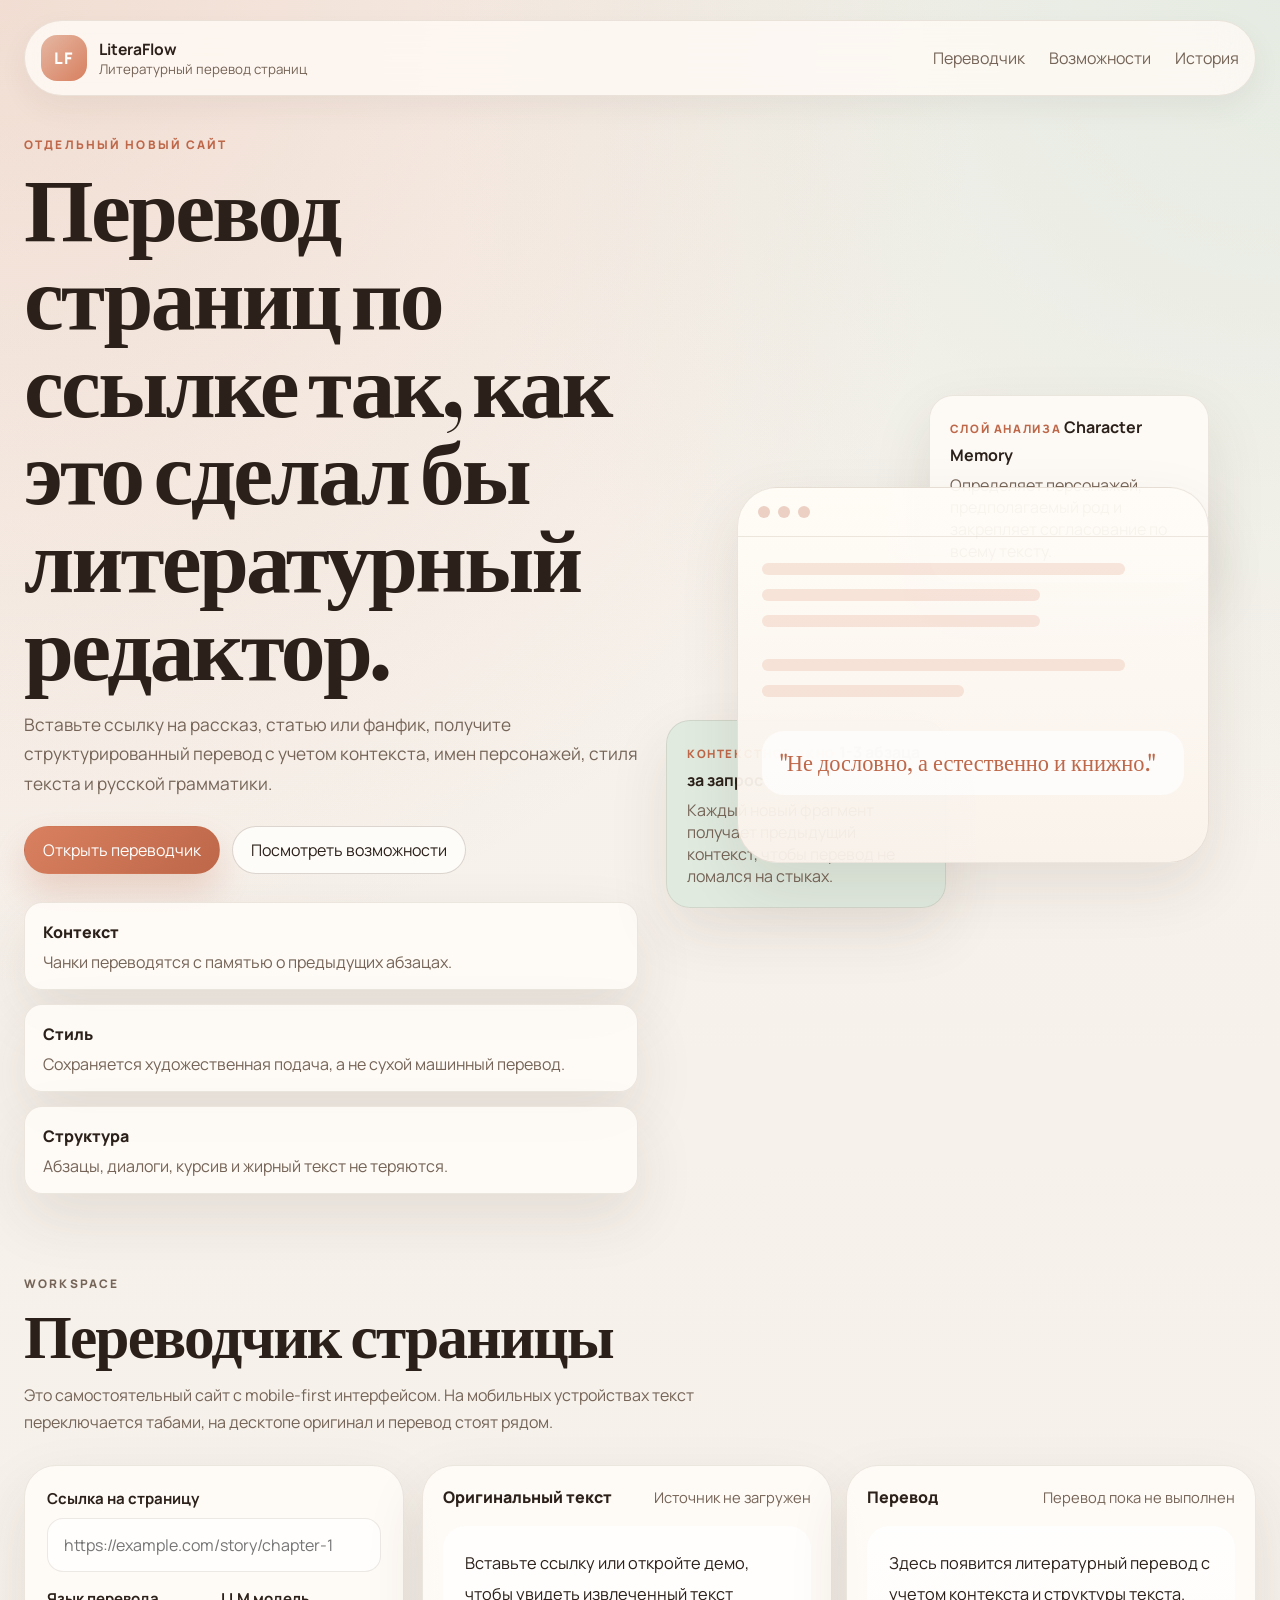
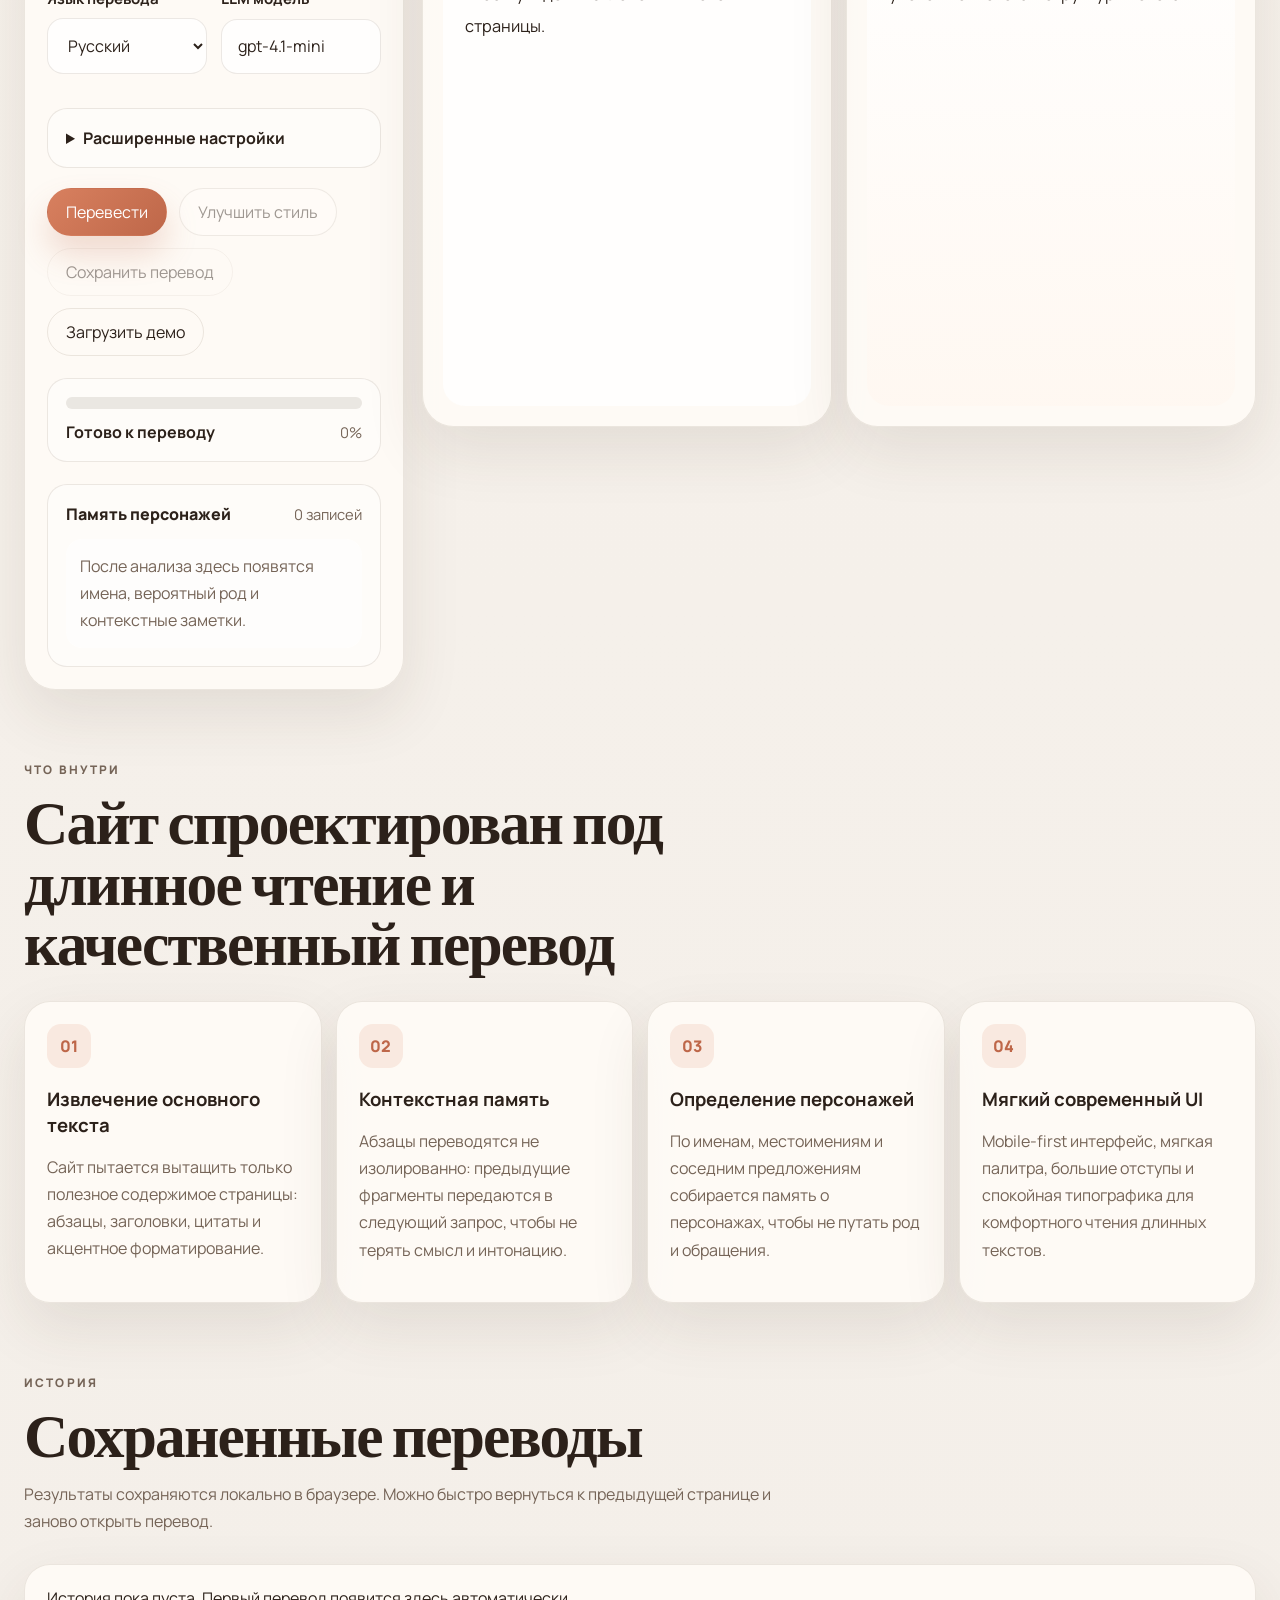
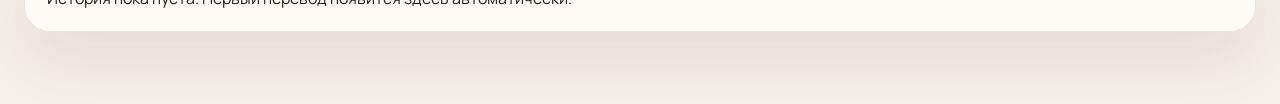
==== translator.html @ 92dc51d1 "Move website to repository root for GitHub Pages" ====
<!doctype html>
<html lang="ru">
<head>
  <meta charset="UTF-8" />
  <meta name="viewport" content="width=device-width, initial-scale=1.0" />
  <title>LiteraFlow | Литературный перевод страниц по ссылке</title>
  <meta
    name="description"
    content="LiteraFlow переводит страницы по ссылке с учетом контекста, структуры, стилистики и персонажей."
  />
  <link rel="preconnect" href="https://fonts.googleapis.com" />
  <link rel="preconnect" href="https://fonts.gstatic.com" crossorigin />
  <link
    href="https://fonts.googleapis.com/css2?family=Fraunces:opsz,wght@9..144,500;9..144,700&family=Manrope:wght@400;500;600;700;800&display=swap"
    rel="stylesheet"
  />
  <link rel="stylesheet" href="./styles.css" />
</head>
<body>
  <div class="page-shell">
    <header class="site-header">
      <a class="brand" href="#top" aria-label="LiteraFlow">
        <span class="brand-mark">LF</span>
        <span class="brand-copy">
          <strong>LiteraFlow</strong>
          <small>Литературный перевод страниц</small>
        </span>
      </a>

      <nav class="main-nav">
        <a href="#workspace">Переводчик</a>
        <a href="#features">Возможности</a>
        <a href="#history">История</a>
      </nav>
    </header>

    <main id="top">
      <section class="hero">
        <div class="hero-copy">
          <p class="eyebrow">Отдельный новый сайт</p>
          <h1>Перевод страниц по ссылке так, как это сделал бы литературный редактор.</h1>
          <p class="hero-text">
            Вставьте ссылку на рассказ, статью или фанфик, получите структурированный перевод с учетом
            контекста, имен персонажей, стиля текста и русской грамматики.
          </p>

          <div class="hero-actions">
            <a class="button button-primary" href="#workspace">Открыть переводчик</a>
            <a class="button button-secondary" href="#features">Посмотреть возможности</a>
          </div>

          <div class="hero-points">
            <div class="hero-point">
              <span>Контекст</span>
              <p>Чанки переводятся с памятью о предыдущих абзацах.</p>
            </div>
            <div class="hero-point">
              <span>Стиль</span>
              <p>Сохраняется художественная подача, а не сухой машинный перевод.</p>
            </div>
            <div class="hero-point">
              <span>Структура</span>
              <p>Абзацы, диалоги, курсив и жирный текст не теряются.</p>
            </div>
          </div>
        </div>

        <div class="hero-card">
          <div class="floating-card card-soft">
            <span class="mini-label">Слой анализа</span>
            <strong>Character Memory</strong>
            <p>Определяет персонажей, предполагаемый род и закрепляет согласование по всему тексту.</p>
          </div>
          <div class="floating-card card-tint">
            <span class="mini-label">Контекстное окно</span>
            <strong>1-3 абзаца за запрос</strong>
            <p>Каждый новый фрагмент получает предыдущий контекст, чтобы перевод не ломался на стыках.</p>
          </div>
          <div class="hero-preview">
            <div class="preview-header">
              <span class="dot"></span>
              <span class="dot"></span>
              <span class="dot"></span>
            </div>
            <div class="preview-body">
              <div class="preview-line wide"></div>
              <div class="preview-line"></div>
              <div class="preview-line"></div>
              <div class="preview-spacer"></div>
              <div class="preview-line wide"></div>
              <div class="preview-line short"></div>
              <div class="preview-callout">"Не дословно, а естественно и книжно."</div>
            </div>
          </div>
        </div>
      </section>

      <section class="workspace-section" id="workspace">
        <div class="section-heading">
          <p class="eyebrow">Workspace</p>
          <h2>Переводчик страницы</h2>
          <p>
            Это самостоятельный сайт с mobile-first интерфейсом. На мобильных устройствах текст переключается табами,
            на десктопе оригинал и перевод стоят рядом.
          </p>
        </div>

        <div class="translator-shell">
          <aside class="control-panel">
            <label class="field">
              <span>Ссылка на страницу</span>
              <input id="urlInput" type="url" placeholder="https://example.com/story/chapter-1" />
            </label>

            <div class="control-grid">
              <label class="field">
                <span>Язык перевода</span>
                <select id="languageSelect">
                  <option value="Русский">Русский</option>
                  <option value="Украинский">Украинский</option>
                  <option value="Немецкий">Немецкий</option>
                  <option value="Французский">Французский</option>
                </select>
              </label>

              <label class="field">
                <span>LLM модель</span>
                <input id="modelInput" type="text" value="gpt-4.1-mini" />
              </label>
            </div>

            <details class="advanced-panel">
              <summary>Расширенные настройки</summary>

              <label class="field">
                <span>OpenAI API key</span>
                <input id="apiKeyInput" type="password" placeholder="sk-..." autocomplete="off" />
                <small>Ключ хранится только в вашем браузере через localStorage.</small>
              </label>

              <label class="field">
                <span>Системная инструкция</span>
                <textarea id="systemPromptInput" rows="6">Переведи текст как профессиональный литературный переводчик. Сохрани стиль художественного текста, структуру абзацев, диалоги, курсив и жирный текст. Учитывай предыдущий контекст, пол персонажей, устойчивые выражения и естественность русского языка. Не переводи дословно.</textarea>
              </label>
            </details>

            <div class="action-row">
              <button class="button button-primary" id="translateButton">Перевести</button>
              <button class="button button-secondary" id="improveButton" disabled>Улучшить стиль</button>
            </div>

            <div class="action-row compact">
              <button class="button button-ghost" id="saveButton" disabled>Сохранить перевод</button>
              <button class="button button-ghost" id="demoButton">Загрузить демо</button>
            </div>

            <div class="progress-panel" aria-live="polite">
              <div class="progress-track">
                <div class="progress-fill" id="progressFill"></div>
              </div>
              <div class="progress-meta">
                <strong id="statusText">Готово к переводу</strong>
                <span id="progressText">0%</span>
              </div>
            </div>

            <div class="memory-panel">
              <div class="panel-title">
                <strong>Память персонажей</strong>
                <span id="memoryBadge">0 записей</span>
              </div>
              <div id="characterMemory" class="memory-list empty-state">
                После анализа здесь появятся имена, вероятный род и контекстные заметки.
              </div>
            </div>
          </aside>

          <div class="reading-panel">
            <div class="mobile-tabs" role="tablist" aria-label="Режим чтения">
              <button class="tab is-active" id="tabOriginal" data-tab="original" type="button">Оригинал</button>
              <button class="tab" id="tabTranslation" data-tab="translation" type="button">Перевод</button>
            </div>

            <div class="reading-grid" id="readingGrid">
              <article class="text-column is-active" id="originalColumn" data-pane="original">
                <div class="column-header">
                  <span>Оригинальный текст</span>
                  <small id="sourceMeta">Источник не загружен</small>
                </div>
                <div class="text-surface prose" id="originalContent">
                  <p>Вставьте ссылку или откройте демо, чтобы увидеть извлеченный текст страницы.</p>
                </div>
              </article>

              <article class="text-column" id="translationColumn" data-pane="translation">
                <div class="column-header">
                  <span>Перевод</span>
                  <small id="translationMeta">Перевод пока не выполнен</small>
                </div>
                <div class="text-surface prose translated" id="translationContent">
                  <p>Здесь появится литературный перевод с учетом контекста и структуры текста.</p>
                </div>
              </article>
            </div>
          </div>
        </div>
      </section>

      <section class="feature-section" id="features">
        <div class="section-heading">
          <p class="eyebrow">Что внутри</p>
          <h2>Сайт спроектирован под длинное чтение и качественный перевод</h2>
        </div>

        <div class="feature-grid">
          <article class="feature-card">
            <span>01</span>
            <h3>Извлечение основного текста</h3>
            <p>Сайт пытается вытащить только полезное содержимое страницы: абзацы, заголовки, цитаты и акцентное форматирование.</p>
          </article>
          <article class="feature-card">
            <span>02</span>
            <h3>Контекстная память</h3>
            <p>Абзацы переводятся не изолированно: предыдущие фрагменты передаются в следующий запрос, чтобы не терять смысл и интонацию.</p>
          </article>
          <article class="feature-card">
            <span>03</span>
            <h3>Определение персонажей</h3>
            <p>По именам, местоимениям и соседним предложениям собирается память о персонажах, чтобы не путать род и обращения.</p>
          </article>
          <article class="feature-card">
            <span>04</span>
            <h3>Мягкий современный UI</h3>
            <p>Mobile-first интерфейс, мягкая палитра, большие отступы и спокойная типографика для комфортного чтения длинных текстов.</p>
          </article>
        </div>
      </section>

      <section class="history-section" id="history">
        <div class="section-heading">
          <p class="eyebrow">История</p>
          <h2>Сохраненные переводы</h2>
          <p>Результаты сохраняются локально в браузере. Можно быстро вернуться к предыдущей странице и заново открыть перевод.</p>
        </div>

        <div id="historyList" class="history-list">
          <article class="history-empty">История пока пуста. Первый перевод появится здесь автоматически.</article>
        </div>
      </section>
    </main>
  </div>

  <template id="historyItemTemplate">
    <article class="history-item">
      <div>
        <strong class="history-title"></strong>
        <p class="history-url"></p>
      </div>
      <div class="history-actions">
        <span class="history-date"></span>
        <button type="button" class="button button-ghost history-open">Открыть</button>
      </div>
    </article>
  </template>

  <script src="./app.js"></script>
</body>
</html>
---- styles.css ----
:root {
  --bg: #f6f1eb;
  --bg-secondary: #fffdfa;
  --panel: rgba(255, 252, 247, 0.86);
  --line: rgba(97, 73, 54, 0.12);
  --line-strong: rgba(97, 73, 54, 0.22);
  --ink: #2c211a;
  --muted: #756457;
  --accent: #d8805f;
  --accent-deep: #be6749;
  --mint: #dfe9df;
  --rose: #f6e1da;
  --shadow: 0 24px 60px rgba(69, 45, 30, 0.10);
  --radius-xl: 32px;
  --radius-lg: 24px;
  --radius-md: 18px;
  --radius-sm: 12px;
}

* {
  box-sizing: border-box;
}

html {
  scroll-behavior: smooth;
}

body {
  margin: 0;
  min-width: 320px;
  background:
    radial-gradient(circle at top left, rgba(216, 128, 95, 0.18), transparent 28%),
    radial-gradient(circle at top right, rgba(223, 233, 223, 0.72), transparent 24%),
    linear-gradient(180deg, #f7f2ec 0%, #f4efe9 100%);
  color: var(--ink);
  font-family: "Manrope", sans-serif;
}

a {
  color: inherit;
  text-decoration: none;
}

button,
input,
select,
textarea {
  font: inherit;
}

button {
  cursor: pointer;
}

.page-shell {
  width: min(1280px, calc(100% - 32px));
  margin: 0 auto;
  padding: 20px 0 72px;
}

.site-header {
  position: sticky;
  top: 16px;
  z-index: 20;
  display: flex;
  align-items: center;
  justify-content: space-between;
  gap: 18px;
  margin-bottom: 28px;
  padding: 14px 16px;
  border: 1px solid var(--line);
  border-radius: 999px;
  background: rgba(255, 250, 245, 0.8);
  backdrop-filter: blur(18px);
  box-shadow: 0 12px 30px rgba(70, 46, 31, 0.06);
}

.brand {
  display: inline-flex;
  align-items: center;
  gap: 12px;
}

.brand-mark {
  display: grid;
  place-items: center;
  width: 46px;
  height: 46px;
  border-radius: 16px;
  background: linear-gradient(135deg, #e5b7a3 0%, #d8805f 100%);
  color: white;
  font-weight: 800;
  letter-spacing: 0.08em;
}

.brand-copy {
  display: grid;
}

.brand-copy strong {
  font-size: 0.98rem;
}

.brand-copy small {
  color: var(--muted);
}

.main-nav {
  display: none;
  align-items: center;
  gap: 24px;
  color: var(--muted);
}

.hero,
.workspace-section,
.feature-section,
.history-section {
  margin-top: 18px;
}

.hero {
  display: grid;
  gap: 28px;
  align-items: center;
  padding: 12px 0 10px;
}

.hero-copy h1,
.section-heading h2 {
  margin: 0;
  font-family: "Fraunces", serif;
  line-height: 0.98;
  letter-spacing: -0.03em;
}

.hero-copy h1 {
  font-size: clamp(3rem, 7vw, 5.8rem);
  max-width: 10.5ch;
}

.eyebrow {
  margin: 0 0 12px;
  color: var(--accent-deep);
  text-transform: uppercase;
  letter-spacing: 0.18em;
  font-size: 0.74rem;
  font-weight: 800;
}

.hero-text,
.section-heading p,
.feature-card p,
.history-url,
.memory-list,
.field small {
  color: var(--muted);
  line-height: 1.7;
}

.hero-text {
  max-width: 640px;
  margin: 18px 0 0;
  font-size: 1.08rem;
}

.hero-actions,
.action-row,
.history-actions {
  display: flex;
  flex-wrap: wrap;
  gap: 12px;
}

.hero-actions {
  margin-top: 28px;
}

.button {
  display: inline-flex;
  align-items: center;
  justify-content: center;
  min-height: 48px;
  padding: 0 18px;
  border: 1px solid transparent;
  border-radius: 999px;
  transition: transform 180ms ease, background 180ms ease, border-color 180ms ease;
}

.button:hover {
  transform: translateY(-1px);
}

.button-primary {
  background: linear-gradient(135deg, var(--accent) 0%, var(--accent-deep) 100%);
  color: white;
  box-shadow: 0 18px 32px rgba(190, 103, 73, 0.22);
}

.button-secondary {
  background: rgba(255, 253, 250, 0.9);
  color: var(--ink);
  border-color: var(--line-strong);
}

.button-ghost {
  background: transparent;
  color: var(--ink);
  border-color: var(--line);
}

.button:disabled {
  opacity: 0.45;
  cursor: not-allowed;
  transform: none;
}

.hero-points {
  display: grid;
  gap: 14px;
  margin-top: 28px;
}

.hero-point,
.feature-card,
.history-item,
.history-empty,
.control-panel,
.text-column,
.hero-preview,
.floating-card {
  border: 1px solid var(--line);
  background: var(--panel);
  box-shadow: var(--shadow);
}

.hero-point {
  padding: 18px 18px 16px;
  border-radius: var(--radius-md);
}

.hero-point span,
.feature-card span,
.mini-label,
.column-header span,
.panel-title strong {
  font-weight: 800;
}

.hero-point p {
  margin: 8px 0 0;
  color: var(--muted);
}

.hero-card {
  position: relative;
  min-height: 540px;
  padding: 18px 0;
}

.floating-card {
  position: absolute;
  padding: 20px;
  border-radius: var(--radius-lg);
  width: min(280px, 74vw);
}

.card-soft {
  top: 0;
  right: 8%;
}

.card-tint {
  left: 0;
  bottom: 5%;
  background: rgba(223, 233, 223, 0.94);
}

.mini-label {
  display: inline-block;
  margin-bottom: 8px;
  color: var(--accent-deep);
  font-size: 0.72rem;
  letter-spacing: 0.14em;
  text-transform: uppercase;
}

.floating-card p {
  margin: 8px 0 0;
  color: var(--muted);
}

.hero-preview {
  position: absolute;
  inset: 92px 8% 72px 12%;
  border-radius: 40px;
  overflow: hidden;
  background: linear-gradient(180deg, rgba(255, 252, 247, 0.95), rgba(249, 242, 235, 0.95));
}

.preview-header {
  display: flex;
  gap: 8px;
  padding: 18px 20px;
  border-bottom: 1px solid var(--line);
}

.dot {
  width: 12px;
  height: 12px;
  border-radius: 999px;
  background: #ecd0c4;
}

.preview-body {
  padding: 26px 24px;
}

.preview-line {
  height: 12px;
  margin-bottom: 14px;
  border-radius: 999px;
  background: rgba(216, 128, 95, 0.18);
}

.preview-line.wide {
  width: 86%;
}

.preview-line.short {
  width: 48%;
}

.preview-line:not(.wide):not(.short) {
  width: 66%;
}

.preview-spacer {
  height: 18px;
}

.preview-callout {
  margin-top: 34px;
  padding: 18px;
  border-radius: 22px;
  background: rgba(255, 255, 255, 0.72);
  color: var(--accent-deep);
  font-family: "Fraunces", serif;
  font-size: 1.4rem;
}

.workspace-section,
.feature-section,
.history-section {
  padding-top: 52px;
}

.section-heading {
  max-width: 760px;
  margin-bottom: 28px;
}

.section-heading h2 {
  font-size: clamp(2.2rem, 4.8vw, 4.2rem);
}

.translator-shell {
  display: grid;
  gap: 18px;
}

.control-panel,
.text-column {
  border-radius: var(--radius-xl);
}

.control-panel {
  padding: 22px;
}

.field {
  display: grid;
  gap: 9px;
  margin-bottom: 16px;
}

.field span {
  font-size: 0.94rem;
  font-weight: 700;
}

.field input,
.field select,
.field textarea {
  width: 100%;
  padding: 15px 16px;
  border: 1px solid var(--line);
  border-radius: 16px;
  background: rgba(255, 255, 255, 0.78);
  color: var(--ink);
  outline: none;
}

.field input:focus,
.field select:focus,
.field textarea:focus {
  border-color: rgba(216, 128, 95, 0.5);
  box-shadow: 0 0 0 4px rgba(216, 128, 95, 0.14);
}

.control-grid {
  display: grid;
  gap: 14px;
}

.advanced-panel {
  margin: 18px 0 20px;
  padding: 18px;
  border: 1px solid var(--line);
  border-radius: 20px;
  background: rgba(255, 255, 255, 0.38);
}

.advanced-panel summary {
  cursor: pointer;
  font-weight: 700;
}

.advanced-panel[open] summary {
  margin-bottom: 14px;
}

.compact {
  margin-top: 12px;
}

.progress-panel {
  margin-top: 22px;
  padding: 18px;
  border: 1px solid var(--line);
  border-radius: 20px;
  background: rgba(255, 255, 255, 0.45);
}

.progress-track {
  height: 12px;
  overflow: hidden;
  border-radius: 999px;
  background: rgba(117, 100, 87, 0.14);
}

.progress-fill {
  width: 0;
  height: 100%;
  border-radius: inherit;
  background: linear-gradient(90deg, var(--accent) 0%, #e7b38b 100%);
  transition: width 260ms ease;
}

.progress-meta,
.panel-title,
.column-header {
  display: flex;
  align-items: center;
  justify-content: space-between;
  gap: 12px;
}

.progress-meta {
  margin-top: 12px;
}

.progress-meta span,
.column-header small,
.panel-title span,
.history-date {
  color: var(--muted);
  font-size: 0.92rem;
}

.memory-panel {
  margin-top: 22px;
  padding: 18px;
  border: 1px solid var(--line);
  border-radius: 20px;
  background: rgba(255, 255, 255, 0.45);
}

.memory-list {
  display: grid;
  gap: 10px;
  margin-top: 14px;
}

.memory-entry {
  padding: 13px 14px;
  border-radius: 16px;
  background: rgba(255, 255, 255, 0.75);
}

.memory-entry strong {
  display: block;
  margin-bottom: 4px;
}

.empty-state {
  padding: 14px;
  border-radius: 16px;
  background: rgba(255, 255, 255, 0.54);
}

.mobile-tabs {
  display: grid;
  grid-template-columns: repeat(2, 1fr);
  gap: 8px;
  margin-bottom: 12px;
}

.tab {
  min-height: 48px;
  border: 1px solid var(--line);
  border-radius: 16px;
  background: rgba(255, 252, 247, 0.75);
  color: var(--muted);
}

.tab.is-active {
  background: #fffaf5;
  color: var(--ink);
  border-color: rgba(216, 128, 95, 0.32);
}

.reading-grid {
  display: grid;
  gap: 14px;
}

.text-column {
  display: none;
  min-height: 560px;
  padding: 20px;
}

.text-column.is-active {
  display: block;
}

.text-surface {
  margin-top: 18px;
  padding: 22px;
  border-radius: 22px;
  background: rgba(255, 255, 255, 0.78);
  min-height: 480px;
}

.prose {
  font-size: 1.02rem;
  line-height: 1.95;
}

.prose p,
.prose blockquote,
.prose h3 {
  margin: 0 0 1.1em;
}

.prose h3 {
  font-family: "Fraunces", serif;
  line-height: 1.15;
}

.prose blockquote {
  padding-left: 18px;
  border-left: 3px solid rgba(216, 128, 95, 0.45);
  color: #5b463b;
}

.translated {
  background: linear-gradient(180deg, rgba(255, 255, 255, 0.86), rgba(255, 247, 240, 0.72));
}

.feature-grid,
.history-list {
  display: grid;
  gap: 14px;
}

.feature-card,
.history-item,
.history-empty {
  padding: 22px;
  border-radius: 26px;
}

.feature-card span {
  display: inline-flex;
  width: 44px;
  height: 44px;
  align-items: center;
  justify-content: center;
  border-radius: 14px;
  background: rgba(216, 128, 95, 0.14);
  color: var(--accent-deep);
}

.feature-card h3 {
  margin: 18px 0 10px;
  font-size: 1.16rem;
}

.history-item {
  display: flex;
  align-items: center;
  justify-content: space-between;
  gap: 18px;
}

.history-title {
  display: block;
  margin-bottom: 8px;
}

@media (min-width: 720px) {
  .page-shell {
    width: min(1280px, calc(100% - 48px));
  }

  .main-nav {
    display: flex;
  }

  .hero {
    grid-template-columns: 1.02fr 0.98fr;
  }

  .control-grid,
  .feature-grid {
    grid-template-columns: repeat(2, minmax(0, 1fr));
  }
}

@media (min-width: 980px) {
  .translator-shell {
    grid-template-columns: 380px minmax(0, 1fr);
  }

  .mobile-tabs {
    display: none;
  }

  .reading-grid {
    grid-template-columns: repeat(2, minmax(0, 1fr));
  }

  .text-column {
    display: block;
  }

  .feature-grid {
    grid-template-columns: repeat(4, minmax(0, 1fr));
  }
}

@media (max-width: 979px) {
  .history-item {
    align-items: flex-start;
    flex-direction: column;
  }
}
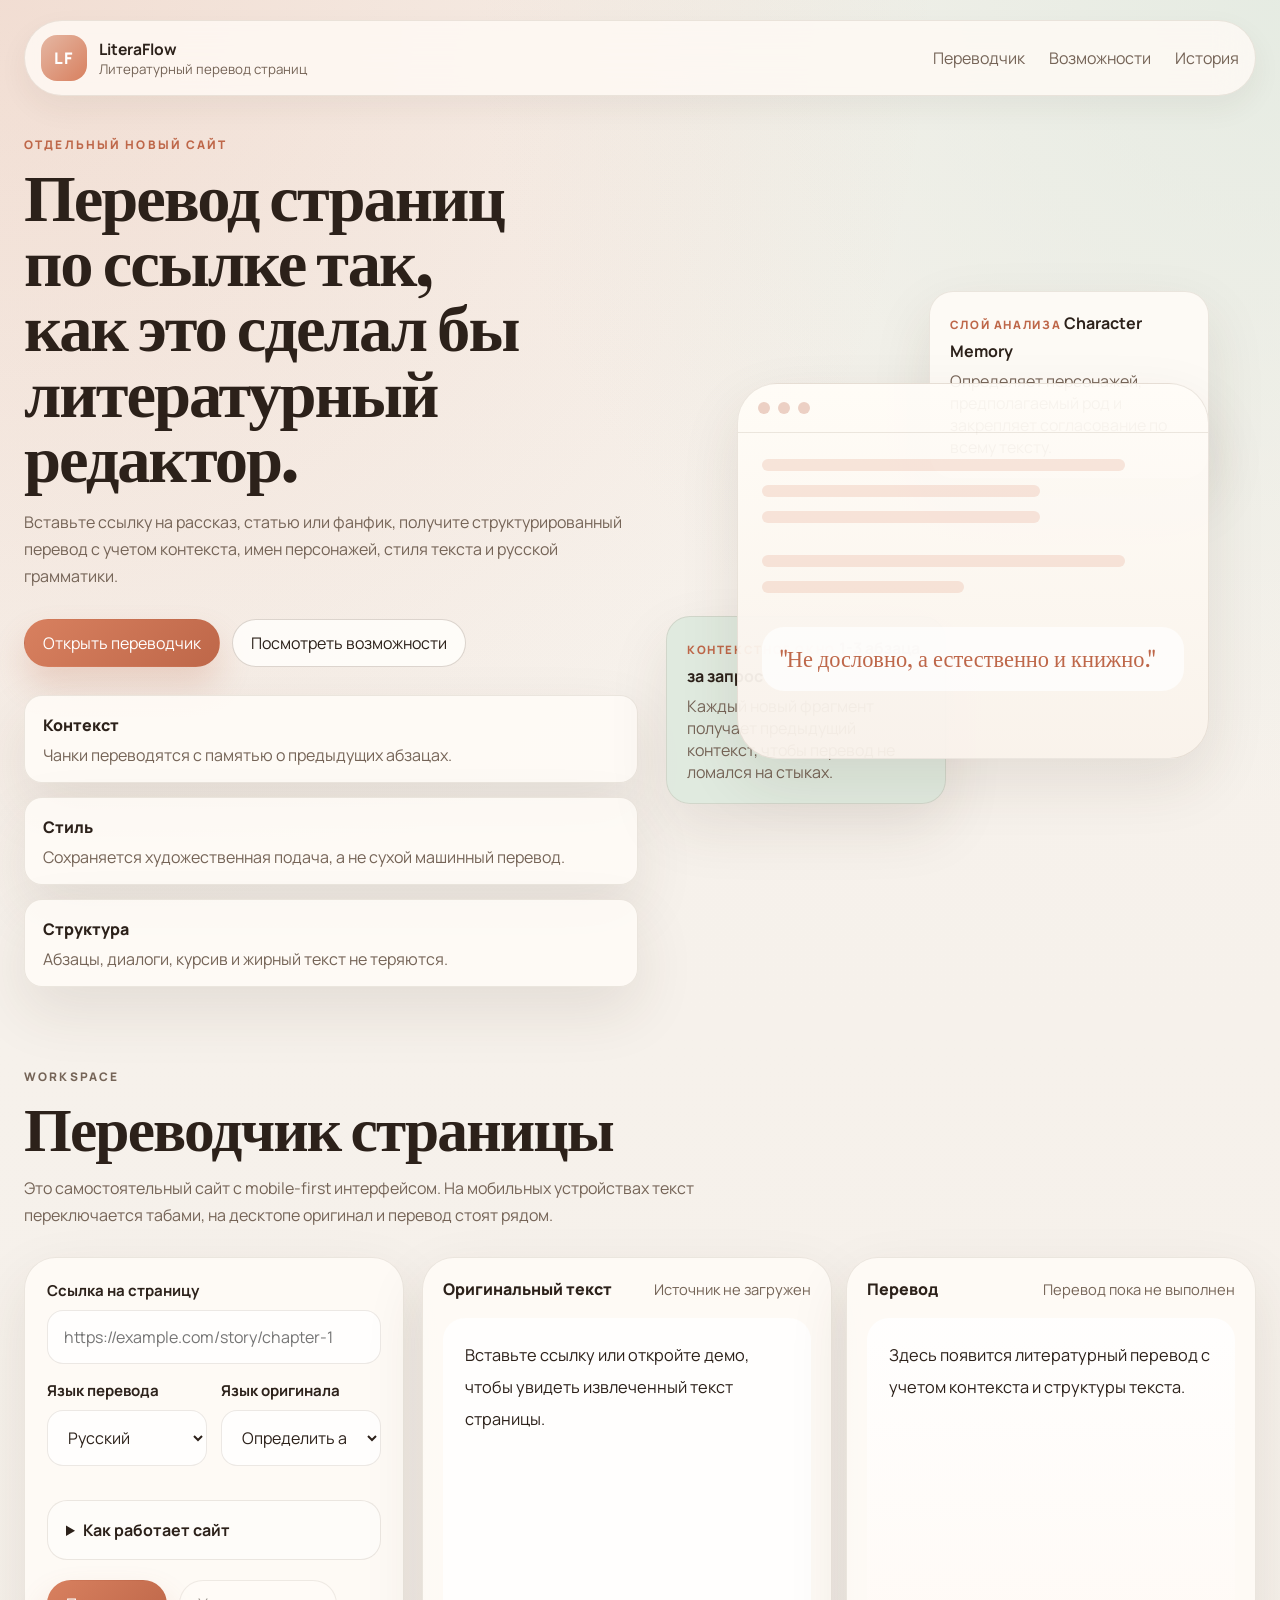
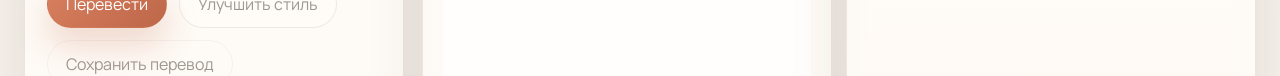
==== commit 41a3198b: "Update translator UX and remove API key requirement" ====
--- a/translator.html
+++ b/translator.html
@@ -2,267 +2,11 @@
 <html lang="ru">
 <head>
   <meta charset="UTF-8" />
+  <meta http-equiv="refresh" content="0; url=./index.html" />
   <meta name="viewport" content="width=device-width, initial-scale=1.0" />
-  <title>LiteraFlow | Литературный перевод страниц по ссылке</title>
-  <meta
-    name="description"
-    content="LiteraFlow переводит страницы по ссылке с учетом контекста, структуры, стилистики и персонажей."
-  />
-  <link rel="preconnect" href="https://fonts.googleapis.com" />
-  <link rel="preconnect" href="https://fonts.gstatic.com" crossorigin />
-  <link
-    href="https://fonts.googleapis.com/css2?family=Fraunces:opsz,wght@9..144,500;9..144,700&family=Manrope:wght@400;500;600;700;800&display=swap"
-    rel="stylesheet"
-  />
-  <link rel="stylesheet" href="./styles.css" />
+  <title>LiteraFlow</title>
 </head>
 <body>
-  <div class="page-shell">
-    <header class="site-header">
-      <a class="brand" href="#top" aria-label="LiteraFlow">
-        <span class="brand-mark">LF</span>
-        <span class="brand-copy">
-          <strong>LiteraFlow</strong>
-          <small>Литературный перевод страниц</small>
-        </span>
-      </a>
-
-      <nav class="main-nav">
-        <a href="#workspace">Переводчик</a>
-        <a href="#features">Возможности</a>
-        <a href="#history">История</a>
-      </nav>
-    </header>
-
-    <main id="top">
-      <section class="hero">
-        <div class="hero-copy">
-          <p class="eyebrow">Отдельный новый сайт</p>
-          <h1>Перевод страниц по ссылке так, как это сделал бы литературный редактор.</h1>
-          <p class="hero-text">
-            Вставьте ссылку на рассказ, статью или фанфик, получите структурированный перевод с учетом
-            контекста, имен персонажей, стиля текста и русской грамматики.
-          </p>
-
-          <div class="hero-actions">
-            <a class="button button-primary" href="#workspace">Открыть переводчик</a>
-            <a class="button button-secondary" href="#features">Посмотреть возможности</a>
-          </div>
-
-          <div class="hero-points">
-            <div class="hero-point">
-              <span>Контекст</span>
-              <p>Чанки переводятся с памятью о предыдущих абзацах.</p>
-            </div>
-            <div class="hero-point">
-              <span>Стиль</span>
-              <p>Сохраняется художественная подача, а не сухой машинный перевод.</p>
-            </div>
-            <div class="hero-point">
-              <span>Структура</span>
-              <p>Абзацы, диалоги, курсив и жирный текст не теряются.</p>
-            </div>
-          </div>
-        </div>
-
-        <div class="hero-card">
-          <div class="floating-card card-soft">
-            <span class="mini-label">Слой анализа</span>
-            <strong>Character Memory</strong>
-            <p>Определяет персонажей, предполагаемый род и закрепляет согласование по всему тексту.</p>
-          </div>
-          <div class="floating-card card-tint">
-            <span class="mini-label">Контекстное окно</span>
-            <strong>1-3 абзаца за запрос</strong>
-            <p>Каждый новый фрагмент получает предыдущий контекст, чтобы перевод не ломался на стыках.</p>
-          </div>
-          <div class="hero-preview">
-            <div class="preview-header">
-              <span class="dot"></span>
-              <span class="dot"></span>
-              <span class="dot"></span>
-            </div>
-            <div class="preview-body">
-              <div class="preview-line wide"></div>
-              <div class="preview-line"></div>
-              <div class="preview-line"></div>
-              <div class="preview-spacer"></div>
-              <div class="preview-line wide"></div>
-              <div class="preview-line short"></div>
-              <div class="preview-callout">"Не дословно, а естественно и книжно."</div>
-            </div>
-          </div>
-        </div>
-      </section>
-
-      <section class="workspace-section" id="workspace">
-        <div class="section-heading">
-          <p class="eyebrow">Workspace</p>
-          <h2>Переводчик страницы</h2>
-          <p>
-            Это самостоятельный сайт с mobile-first интерфейсом. На мобильных устройствах текст переключается табами,
-            на десктопе оригинал и перевод стоят рядом.
-          </p>
-        </div>
-
-        <div class="translator-shell">
-          <aside class="control-panel">
-            <label class="field">
-              <span>Ссылка на страницу</span>
-              <input id="urlInput" type="url" placeholder="https://example.com/story/chapter-1" />
-            </label>
-
-            <div class="control-grid">
-              <label class="field">
-                <span>Язык перевода</span>
-                <select id="languageSelect">
-                  <option value="Русский">Русский</option>
-                  <option value="Украинский">Украинский</option>
-                  <option value="Немецкий">Немецкий</option>
-                  <option value="Французский">Французский</option>
-                </select>
-              </label>
-
-              <label class="field">
-                <span>LLM модель</span>
-                <input id="modelInput" type="text" value="gpt-4.1-mini" />
-              </label>
-            </div>
-
-            <details class="advanced-panel">
-              <summary>Расширенные настройки</summary>
-
-              <label class="field">
-                <span>OpenAI API key</span>
-                <input id="apiKeyInput" type="password" placeholder="sk-..." autocomplete="off" />
-                <small>Ключ хранится только в вашем браузере через localStorage.</small>
-              </label>
-
-              <label class="field">
-                <span>Системная инструкция</span>
-                <textarea id="systemPromptInput" rows="6">Переведи текст как профессиональный литературный переводчик. Сохрани стиль художественного текста, структуру абзацев, диалоги, курсив и жирный текст. Учитывай предыдущий контекст, пол персонажей, устойчивые выражения и естественность русского языка. Не переводи дословно.</textarea>
-              </label>
-            </details>
-
-            <div class="action-row">
-              <button class="button button-primary" id="translateButton">Перевести</button>
-              <button class="button button-secondary" id="improveButton" disabled>Улучшить стиль</button>
-            </div>
-
-            <div class="action-row compact">
-              <button class="button button-ghost" id="saveButton" disabled>Сохранить перевод</button>
-              <button class="button button-ghost" id="demoButton">Загрузить демо</button>
-            </div>
-
-            <div class="progress-panel" aria-live="polite">
-              <div class="progress-track">
-                <div class="progress-fill" id="progressFill"></div>
-              </div>
-              <div class="progress-meta">
-                <strong id="statusText">Готово к переводу</strong>
-                <span id="progressText">0%</span>
-              </div>
-            </div>
-
-            <div class="memory-panel">
-              <div class="panel-title">
-                <strong>Память персонажей</strong>
-                <span id="memoryBadge">0 записей</span>
-              </div>
-              <div id="characterMemory" class="memory-list empty-state">
-                После анализа здесь появятся имена, вероятный род и контекстные заметки.
-              </div>
-            </div>
-          </aside>
-
-          <div class="reading-panel">
-            <div class="mobile-tabs" role="tablist" aria-label="Режим чтения">
-              <button class="tab is-active" id="tabOriginal" data-tab="original" type="button">Оригинал</button>
-              <button class="tab" id="tabTranslation" data-tab="translation" type="button">Перевод</button>
-            </div>
-
-            <div class="reading-grid" id="readingGrid">
-              <article class="text-column is-active" id="originalColumn" data-pane="original">
-                <div class="column-header">
-                  <span>Оригинальный текст</span>
-                  <small id="sourceMeta">Источник не загружен</small>
-                </div>
-                <div class="text-surface prose" id="originalContent">
-                  <p>Вставьте ссылку или откройте демо, чтобы увидеть извлеченный текст страницы.</p>
-                </div>
-              </article>
-
-              <article class="text-column" id="translationColumn" data-pane="translation">
-                <div class="column-header">
-                  <span>Перевод</span>
-                  <small id="translationMeta">Перевод пока не выполнен</small>
-                </div>
-                <div class="text-surface prose translated" id="translationContent">
-                  <p>Здесь появится литературный перевод с учетом контекста и структуры текста.</p>
-                </div>
-              </article>
-            </div>
-          </div>
-        </div>
-      </section>
-
-      <section class="feature-section" id="features">
-        <div class="section-heading">
-          <p class="eyebrow">Что внутри</p>
-          <h2>Сайт спроектирован под длинное чтение и качественный перевод</h2>
-        </div>
-
-        <div class="feature-grid">
-          <article class="feature-card">
-            <span>01</span>
-            <h3>Извлечение основного текста</h3>
-            <p>Сайт пытается вытащить только полезное содержимое страницы: абзацы, заголовки, цитаты и акцентное форматирование.</p>
-          </article>
-          <article class="feature-card">
-            <span>02</span>
-            <h3>Контекстная память</h3>
-            <p>Абзацы переводятся не изолированно: предыдущие фрагменты передаются в следующий запрос, чтобы не терять смысл и интонацию.</p>
-          </article>
-          <article class="feature-card">
-            <span>03</span>
-            <h3>Определение персонажей</h3>
-            <p>По именам, местоимениям и соседним предложениям собирается память о персонажах, чтобы не путать род и обращения.</p>
-          </article>
-          <article class="feature-card">
-            <span>04</span>
-            <h3>Мягкий современный UI</h3>
-            <p>Mobile-first интерфейс, мягкая палитра, большие отступы и спокойная типографика для комфортного чтения длинных текстов.</p>
-          </article>
-        </div>
-      </section>
-
-      <section class="history-section" id="history">
-        <div class="section-heading">
-          <p class="eyebrow">История</p>
-          <h2>Сохраненные переводы</h2>
-          <p>Результаты сохраняются локально в браузере. Можно быстро вернуться к предыдущей странице и заново открыть перевод.</p>
-        </div>
-
-        <div id="historyList" class="history-list">
-          <article class="history-empty">История пока пуста. Первый перевод появится здесь автоматически.</article>
-        </div>
-      </section>
-    </main>
-  </div>
-
-  <template id="historyItemTemplate">
-    <article class="history-item">
-      <div>
-        <strong class="history-title"></strong>
-        <p class="history-url"></p>
-      </div>
-      <div class="history-actions">
-        <span class="history-date"></span>
-        <button type="button" class="button button-ghost history-open">Открыть</button>
-      </div>
-    </article>
-  </template>
-
-  <script src="./app.js"></script>
+  <p>Страница перемещена. Откройте <a href="./index.html">главную версию сайта</a>.</p>
 </body>
 </html>
